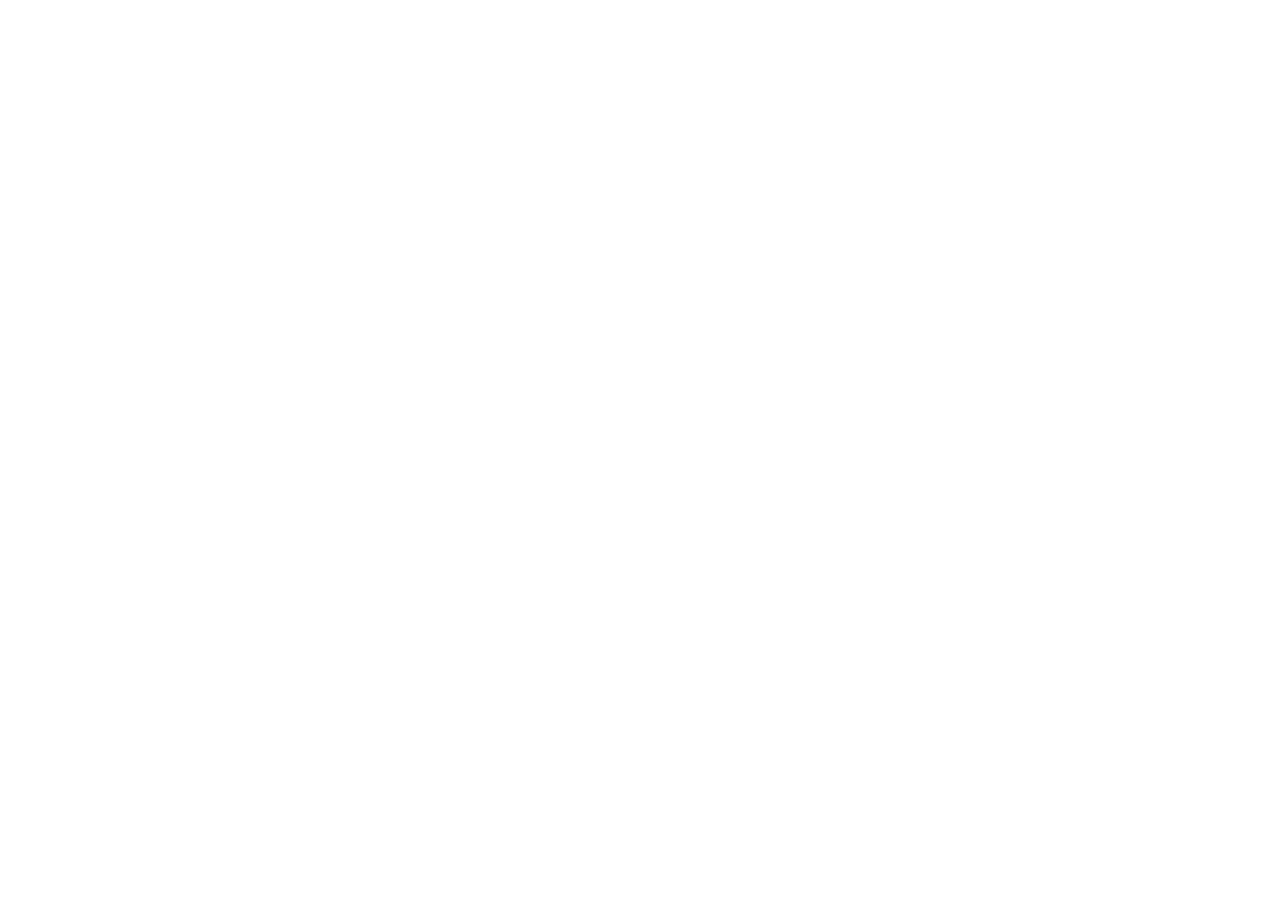
==== index.html @ a4418c46 "?" ====
<!DOCTYPE html>
<html lang="en">
<head>
    <meta charset="UTF-8">
    <meta name="viewport" content="width=device-width, initial-scale=1.0">
    <title>Dovectot鸽舍</title>
    <link rel="stylesheet" href="index.css">
</head>
<body>
    <div class="slider-container">
        <div class="slider">
        </div>
    </div>
</body>
</html>
---- index.css ----
/* 设置全屏背景图 */
html, body {
    margin: 0;
    padding: 0;
    background-image: url('assets/metropolis.png'); /* 图片路径 */
    background-size: cover; /* 背景图片覆盖整个页面 */
    background-position: center; /* 图片居中显示 */
    background-repeat: no-repeat; /* 图片不重复 */
    height: 100vh; /* 页面高度占满视口 */
    font-family: Arial, sans-serif;
    overflow: hidden;
}
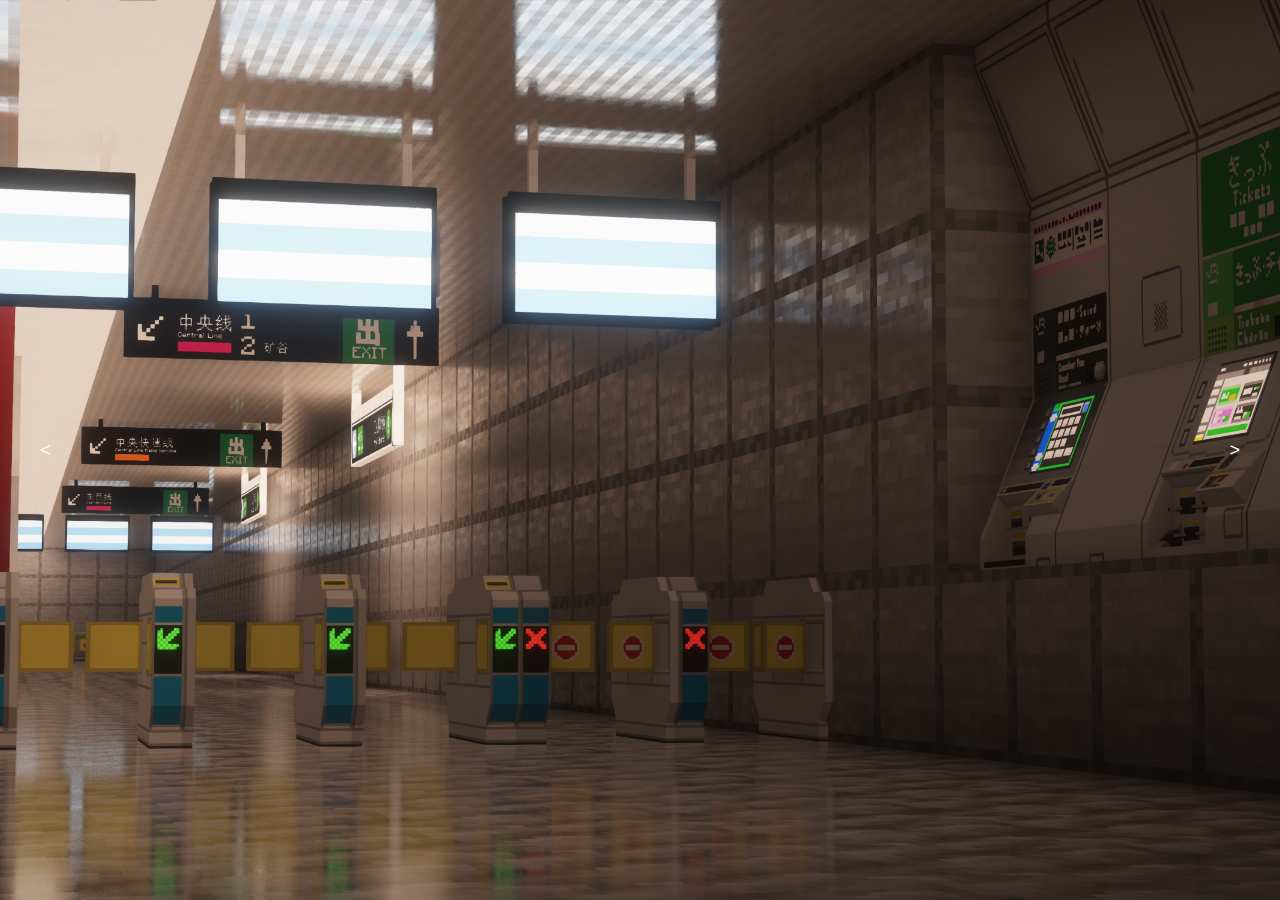
==== commit 61fe9272: "hate html lol" ====
--- a/index.html
+++ b/index.html
@@ -11,5 +11,11 @@
         <div class="slider">
         </div>
     </div>
+    
+    <!-- 左右切换按钮 -->
+    <button id="prevButton"><</button>
+    <button id="nextButton">></button>
+
+    <script src="script.js"></script>
 </body>
 </html>
--- a/index.css
+++ b/index.css
@@ -1,12 +1,72 @@
-/* 设置全屏背景图 */
 html, body {
     margin: 0;
     padding: 0;
-    background-image: url('assets/metropolis.png'); /* 图片路径 */
-    background-size: cover; /* 背景图片覆盖整个页面 */
-    background-position: center; /* 图片居中显示 */
-    background-repeat: no-repeat; /* 图片不重复 */
-    height: 100vh; /* 页面高度占满视口 */
+    background-image: url('assets/metropolis.jpg');
+    background-size: cover;
+    background-position: center;
+    background-repeat: no-repeat;
+    height: 100vh;
     font-family: Arial, sans-serif;
     overflow: hidden;
+    /* margin: 0;
+    padding: 0;
+    height: 100vh;
+    overflow: hidden; */
 }
+
+/* 外层容器，控制slider尺寸 */
+.slider-container {
+    position: relative;
+    width: 100%;
+    height: 100vh;
+    overflow: hidden; /* 确保超出部分不可见 */
+}
+
+/* 图片滑动容器 */
+.slider {
+    display: flex;
+    height: 100%;
+    width: 300%; /* 三张图片宽度之和 */
+    transition: transform 0.5s ease; /* 平滑过渡 */
+}
+
+/* 每个背景图片的样式 */
+.slider div {
+    background-size: cover;
+    background-position: center;
+    flex: 1; /* 每个背景图片占据100%宽度 */
+    height: 100vh;
+}
+
+/* 初始化三个背景图片 */
+.slider .slide1 {
+    background-image: url('assets/1.png');
+}
+.slider .slide2 {
+    background-image: url('assets/2.png');
+}
+.slider .slide3 {
+    background-image: url('assets/3.png');
+}
+
+/* 控制左右按钮的样式 */
+button {
+    position: absolute;
+    top: 50%;
+    transform: translateY(-50%);
+    padding: 10px 20px;
+    background-color: rgba(0, 0, 0, 0);
+    color: white;
+    border: none;
+    cursor: pointer;
+    font-size: 18px;
+    z-index: 1;
+}
+
+#prevButton {
+    left: 20px;
+}
+
+#nextButton {
+    right: 20px;
+}